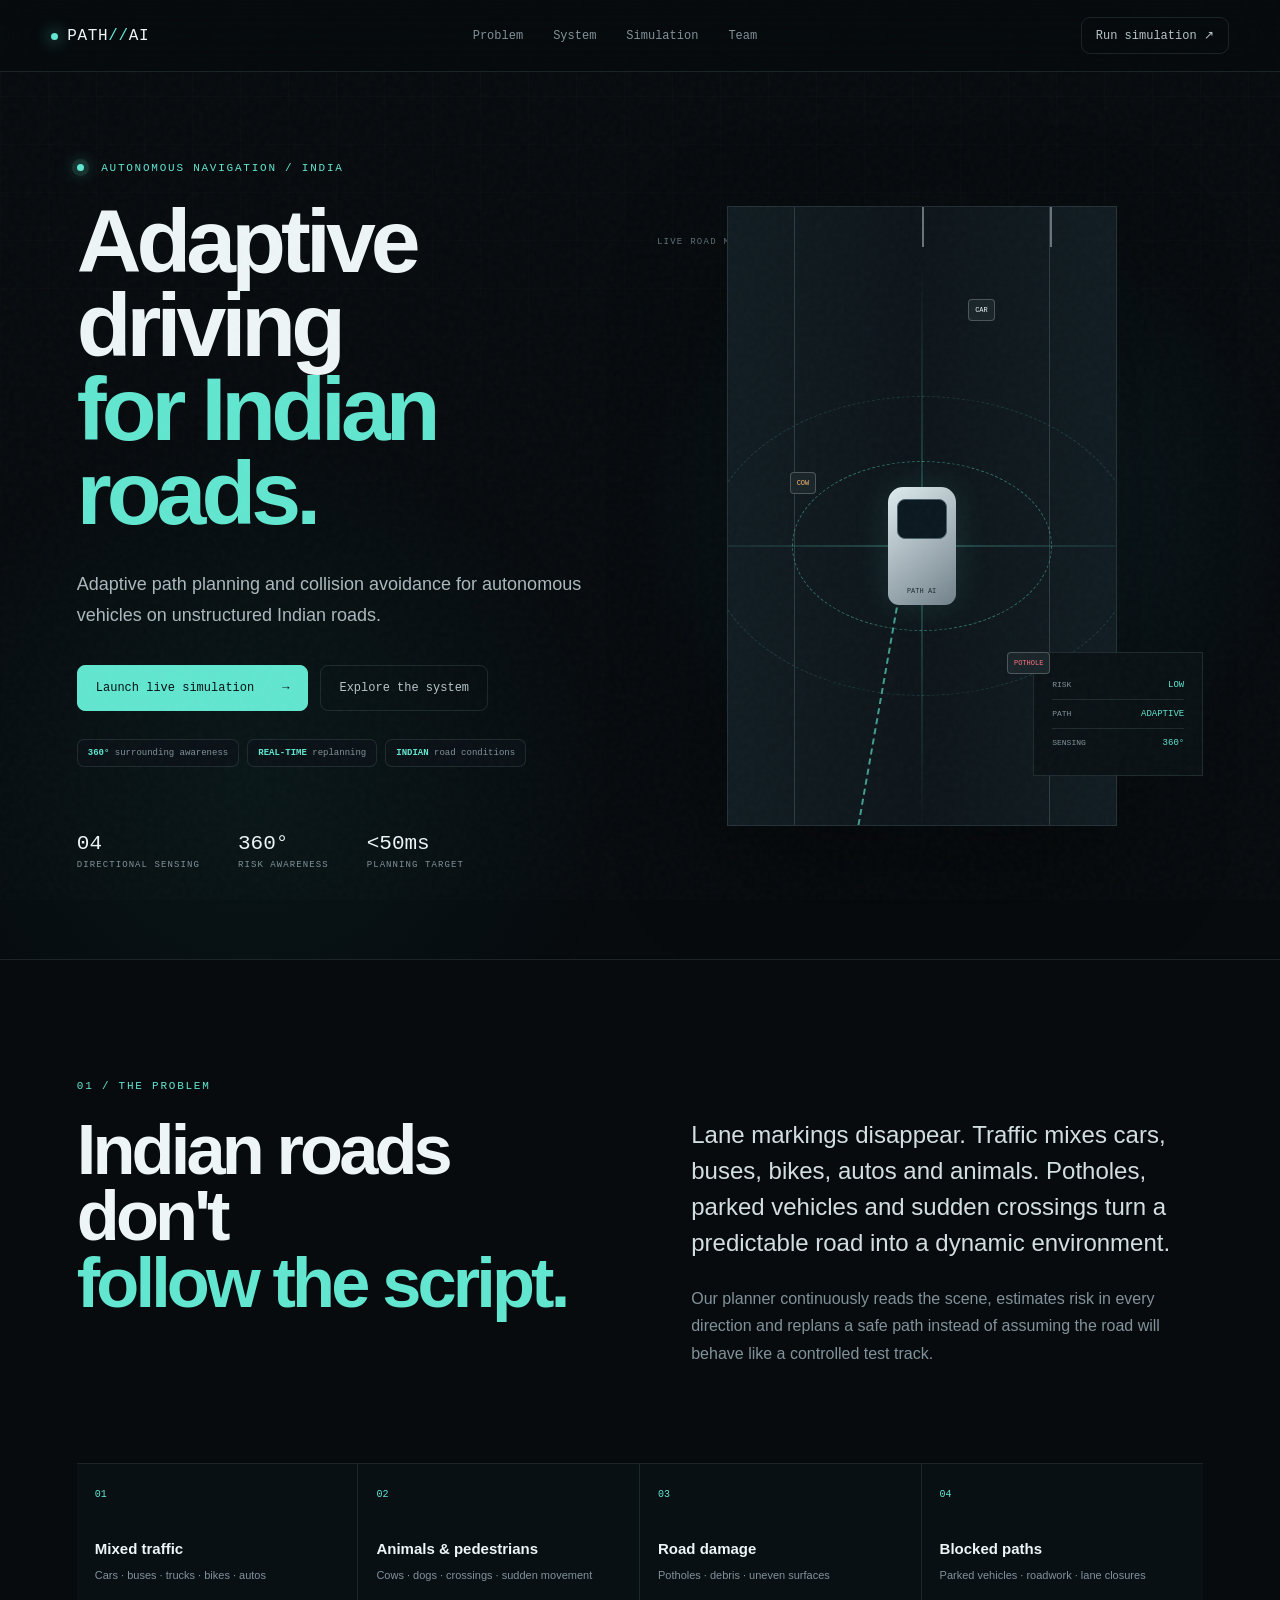
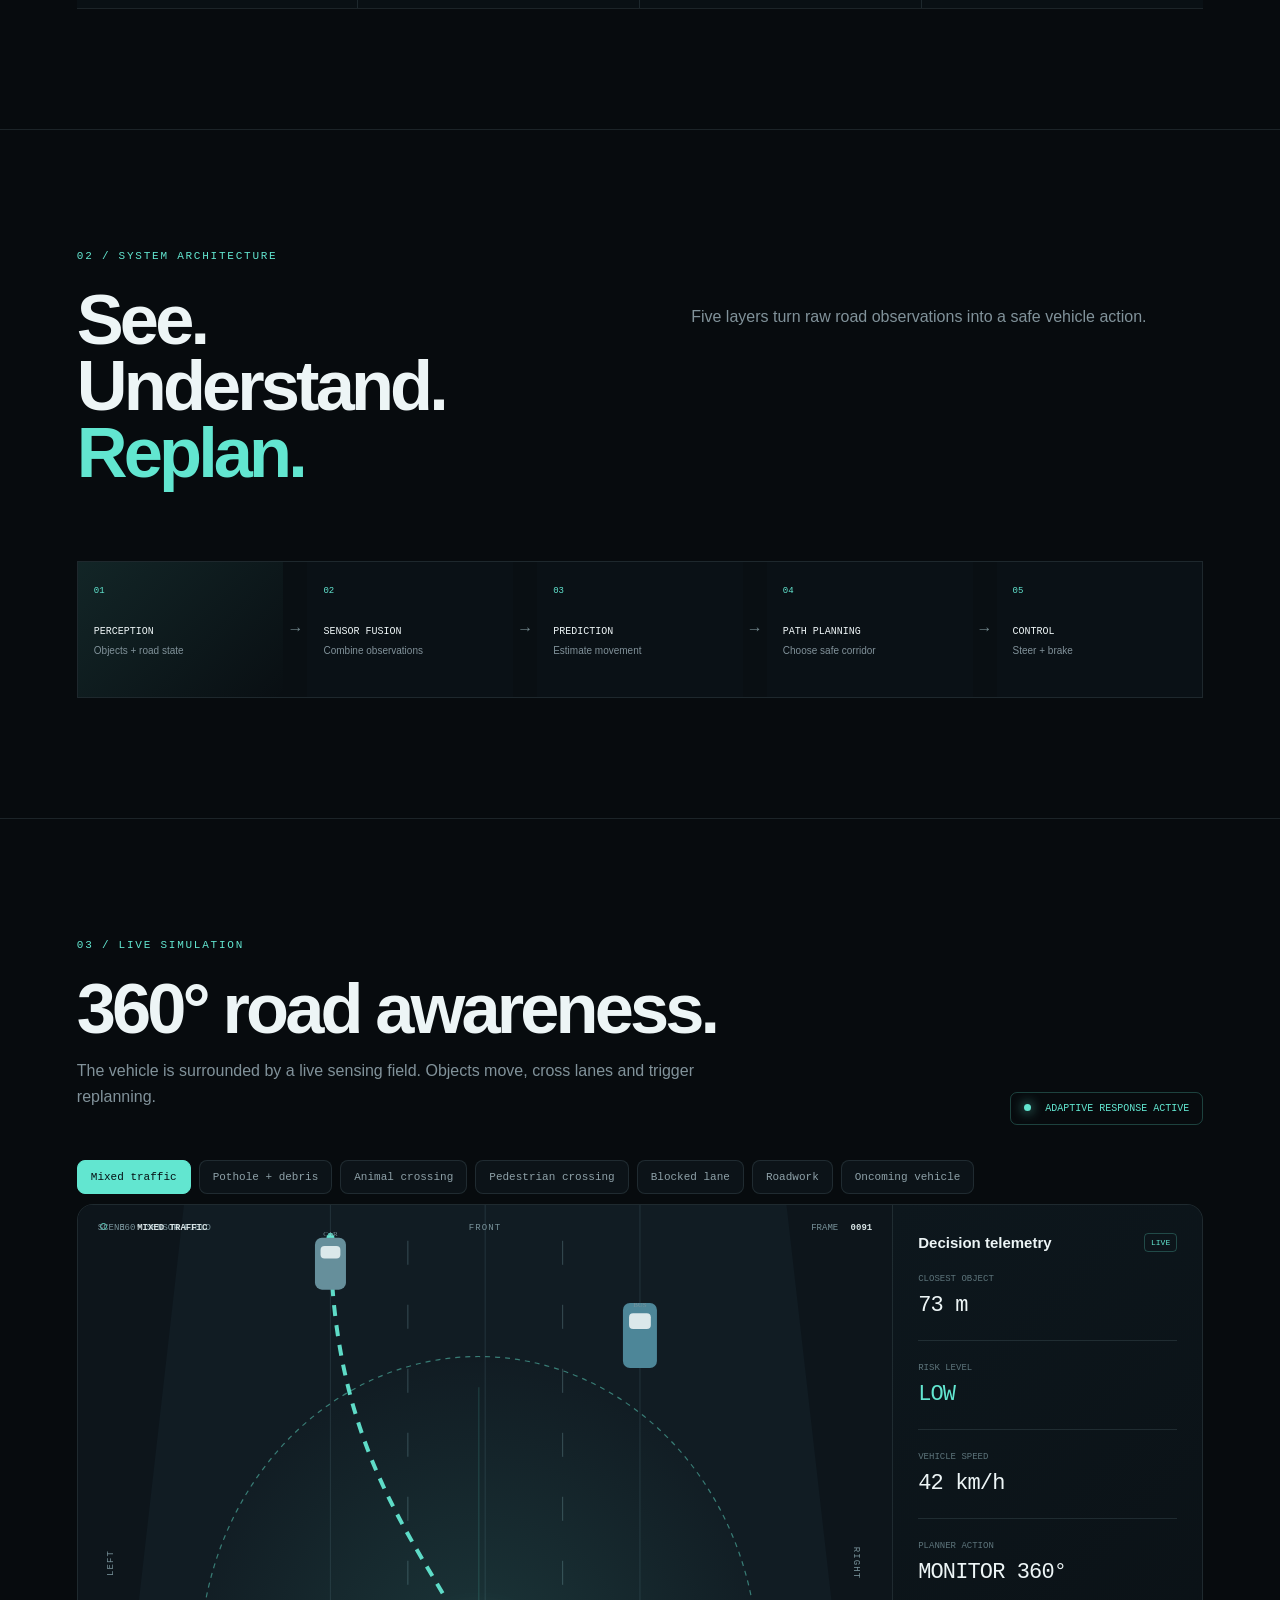
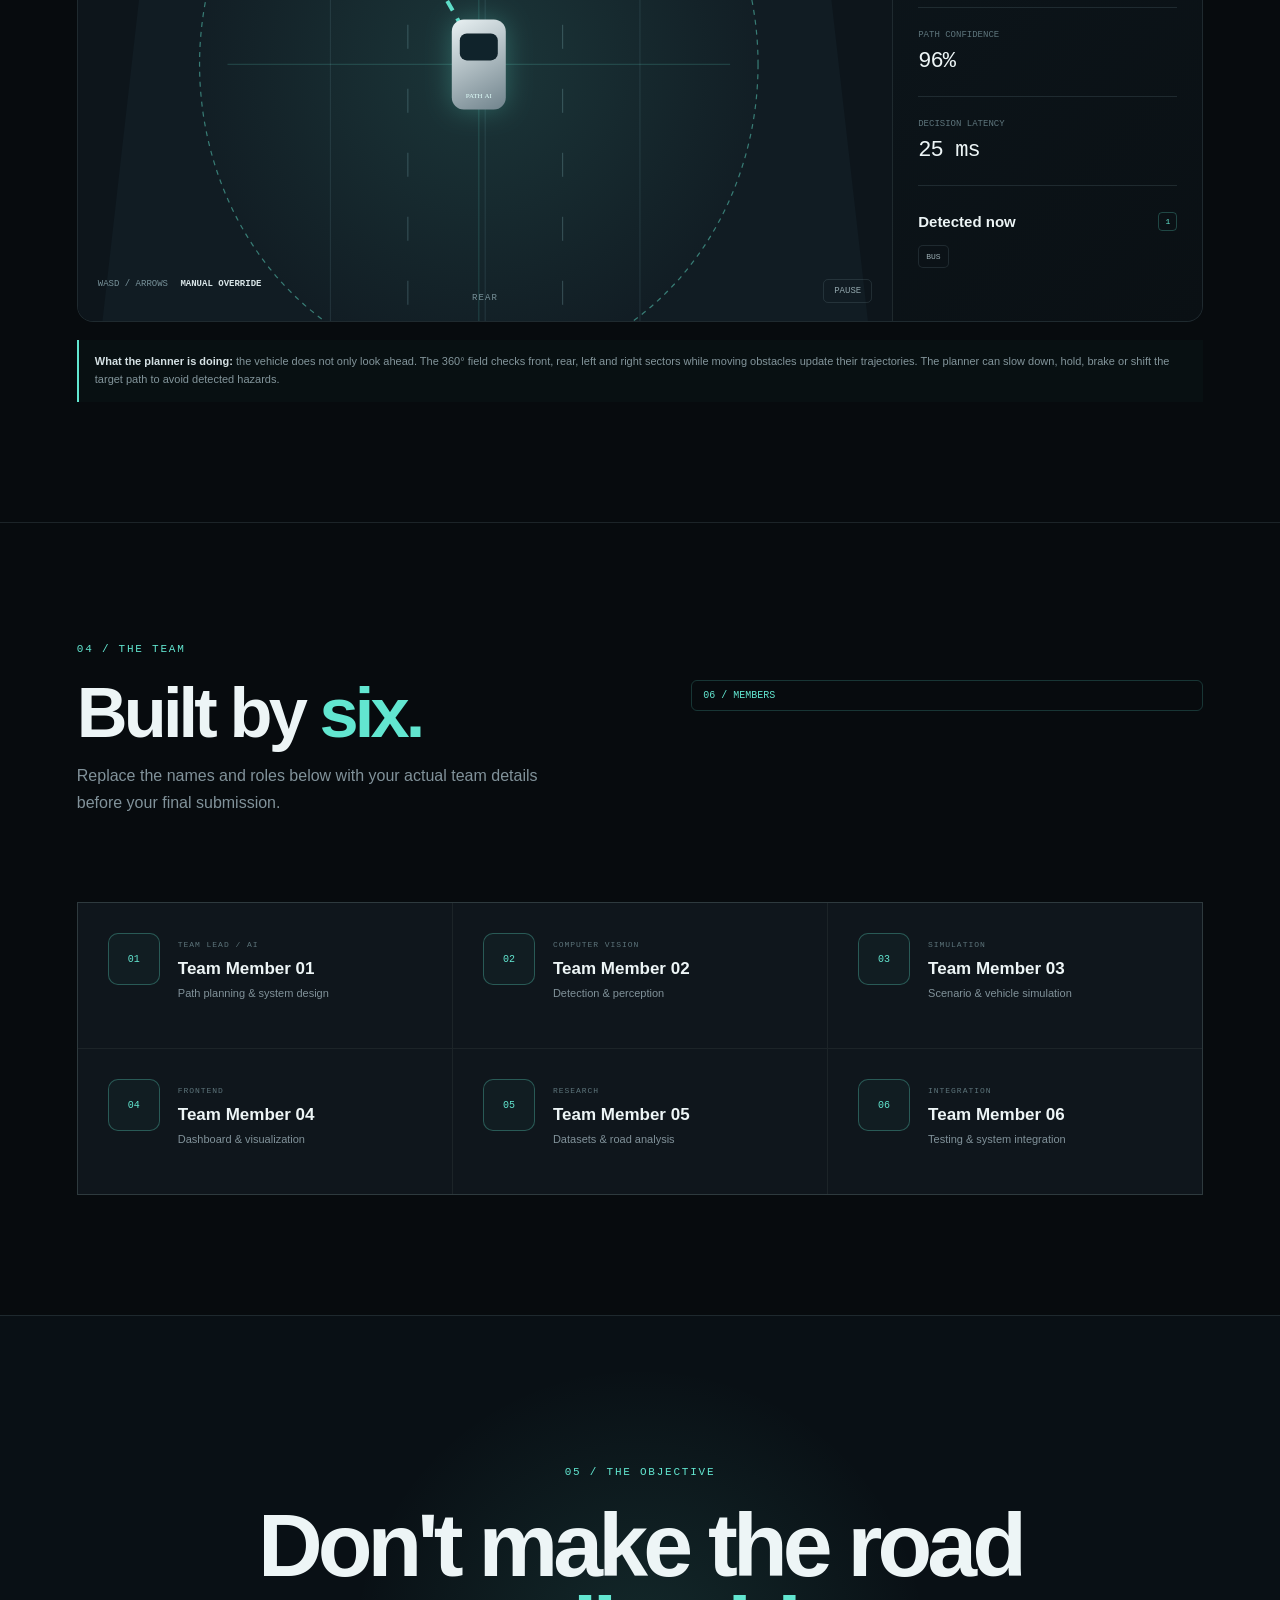
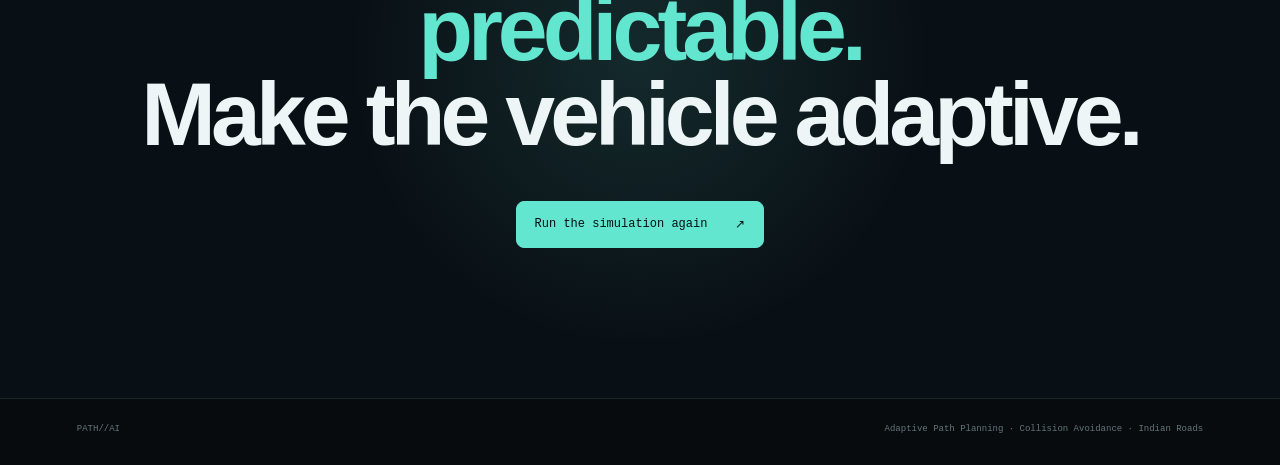
==== index.html @ 58234b00 "Add files via upload" ====
<!DOCTYPE html>
<html lang="en">
<head>
  <meta charset="UTF-8">
  <meta name="viewport" content="width=device-width, initial-scale=1.0">
  <title>PATH//AI — Adaptive Path Planning</title>
  <meta name="description" content="A perception-to-control system that detects vehicles, pedestrians, animals, potholes and road obstructions — then adapts the vehicle path before a collision occurs.">
  <style>:root{
  --bg:#070b0e; --panel:#0c1318; --panel2:#101a20; --line:rgba(155,190,198,.14); --text:#edf5f6; --muted:#81929a; --mint:#62e6d0; --cyan:#63c9ff; --red:#ff6170;
  --amber:#ffb55c; --mono:"DM Mono",monospace; --sans:"Inter",sans-serif;
}
*{box-sizing:border-box} html{scroll-behavior:smooth} body{margin:0;background:var(--bg);color:var(--text);font-family:var(--sans);overflow-x:hidden}
body:before{content:"";position:fixed;inset:0;pointer-events:none;background-image:linear-gradient(rgba(255,255,255,.015) 1px,transparent 1px),linear-gradient(90deg,rgba(255,255,255,.015) 1px,transparent 1px);background-size:48px 48px;mask-image:linear-gradient(to bottom,black,transparent 90%);z-index:-2}
.noise{position:fixed;inset:0;pointer-events:none;opacity:.035;z-index:20;background-image:url("data:image/svg+xml,%3Csvg viewBox='0 0 180 180' xmlns='http://www.w3.org/2000/svg'%3E%3Cfilter id='n'%3E%3CfeTurbulence type='fractalNoise' baseFrequency='.9' numOctaves='4' stitchTiles='stitch'/%3E%3C/filter%3E%3Crect width='100%25' height='100%25' filter='url(%23n)' opacity='.8'/%3E%3C/svg%3E")}
a{color:inherit;text-decoration:none}.nav{height:72px;display:flex;align-items:center;justify-content:space-between;padding:0 4vw;border-bottom:1px solid var(--line);position:sticky;top:0;background:rgba(244,248,247,.88);backdrop-filter:blur(18px);z-index:50}
.brand{font-family:var(--mono);font-weight:500;letter-spacing:.04em}.brand span{color:var(--mint)}.brand-dot{display:inline-block;width:7px;height:7px;border-radius:50%;background:var(--mint);box-shadow:0 0 16px var(--mint);margin-right:9px}
.nav nav{display:flex;gap:30px;font:12px var(--mono);color:#60757b}.nav nav a:hover{color:var(--mint)}.nav-cta{font:12px var(--mono);border:1px solid var(--line);padding:10px 14px;border-radius:9px}.nav-cta:hover{border-color:var(--mint);color:var(--mint)}
.hero{min-height:calc(100vh - 72px);display:grid;grid-template-columns:1fr 1fr;align-items:center;padding:7vw 6vw;position:relative;overflow:hidden}.hero-grid{position:absolute;inset:0;background:radial-gradient(circle at 75% 50%,rgba(51,153,173,.14),transparent 32%),radial-gradient(circle at 20% 80%,rgba(55,214,188,.06),transparent 30%)}
.hero-copy{position:relative;z-index:2;max-width:700px}.eyebrow,.section-kicker{font:11px var(--mono);letter-spacing:.16em;color:var(--mint);margin-bottom:25px}.pulse{width:7px;height:7px;border-radius:50%;display:inline-block;background:var(--mint);box-shadow:0 0 0 5px rgba(98,230,208,.1),0 0 15px var(--mint);margin-right:9px}
h1,h2{margin:0;line-height:.94;letter-spacing:-.055em;font-weight:800}h1{font-size:clamp(62px,7vw,116px)}h2{font-size:clamp(48px,5.5vw,86px)}em{font-style:normal;color:var(--mint)}
.hero-lead{font-size:18px;line-height:1.7;color:#aab9be;max-width:590px;margin:34px 0}.hero-actions{display:flex;gap:12px;flex-wrap:wrap}.primary-btn,.ghost-btn{display:inline-flex;align-items:center;gap:28px;padding:15px 18px;border-radius:8px;font:12px var(--mono);transition:.25s}.primary-btn{background:var(--mint);color:#051012;border:1px solid var(--mint)}.primary-btn:hover{transform:translateY(-2px);box-shadow:0 10px 40px rgba(98,230,208,.18)}.ghost-btn{border:1px solid var(--line);color:#53666d}.ghost-btn:hover{border-color:#68838b}
.hero-stats{display:flex;gap:38px;margin-top:65px}.hero-stats div{display:flex;flex-direction:column;gap:5px}.hero-stats b{font:21px var(--mono)}.hero-stats span{font:9px var(--mono);color:var(--muted);text-transform:uppercase;letter-spacing:.12em}
.hero-visual{height:620px;position:relative;display:flex;justify-content:center;align-items:center}.hero-road{width:min(390px,75%);height:620px;background:linear-gradient(90deg,#e1e9e7,#f5f8f7 48%,#e1e9e7);border:1px solid var(--line);position:relative;overflow:hidden;box-shadow:0 40px 100px rgba(0,0,0,.4)}.hero-road:before,.hero-road:after{content:"";position:absolute;top:0;bottom:0;width:1px;background:rgba(210,240,245,.16)}.hero-road:before{left:17%}.hero-road:after{right:17%}.lane-mark{position:absolute;top:-30px;height:70px;width:2px;background:#8d9ca1;opacity:.7;animation:roadmove 1.5s linear infinite}.l1{left:50%}.l2{left:83%}.hero-car{position:absolute;left:50%;top:55%;transform:translate(-50%,-50%);width:68px;height:118px;border-radius:15px 15px 11px 11px;background:linear-gradient(140deg,#dfecef,#71818a);z-index:4;box-shadow:0 0 35px rgba(98,230,208,.13)}.hero-car:after{content:"";position:absolute;left:9px;right:9px;top:12px;height:38px;border-radius:8px;background:#0b1820;border:1px solid #49606a}.hero-car span{position:absolute;bottom:10px;left:0;right:0;text-align:center;font:7px var(--mono);color:#1b2a2f}.scan-ring{position:absolute;border:1px dashed rgba(98,230,208,.42);border-radius:50%;left:50%;top:55%;transform:translate(-50%,-50%);animation:pulseRing 2.2s ease-in-out infinite}.ring1{width:220px;height:220px}.ring2{width:390px;height:390px;opacity:.4}.scan-ray{position:absolute;left:50%;top:55%;height:46%;width:1px;background:linear-gradient(to top,rgba(98,230,208,.5),transparent);transform-origin:bottom;z-index:1}.r1{transform:translate(-50%,-100%) rotate(0)}.r2{transform:translate(-50%,-100%) rotate(90deg)}.r3{transform:translate(-50%,-100%) rotate(180deg)}.r4{transform:translate(-50%,-100%) rotate(270deg)}.hero-obstacle{position:absolute;font:7px var(--mono);padding:6px;border:1px solid rgba(255,255,255,.22);background:#1a252a;border-radius:4px;z-index:5}.o1{top:15%;left:62%}.o2{top:43%;left:16%;color:#ffbd73}.o3{top:72%;left:72%;color:#ff7180}.route-line{position:absolute;left:50%;bottom:0;height:45%;width:80px;border-left:2px dashed rgba(98,230,208,.65);transform:translateX(-50%) skewX(-10deg)}
.telemetry-float{position:absolute;right:0;bottom:8%;width:170px;background:rgba(255,255,255,.94);border:1px solid var(--line);padding:18px;backdrop-filter:blur(10px)}.telemetry-float div{display:flex;justify-content:space-between;border-bottom:1px solid var(--line);padding:9px 0}.telemetry-float div:last-child{border:0}.telemetry-float span{font:8px var(--mono);color:var(--muted)}.telemetry-float strong{font:9px var(--mono);color:var(--mint)}.mini-label{position:absolute;font:9px var(--mono);color:#61757d;letter-spacing:.14em}.top-left{top:5%;left:3%}
.section{padding:120px 6vw;border-top:1px solid var(--line)}.problem-grid,.system-head,.team-head{display:grid;grid-template-columns:1fr 1fr;gap:8vw}.big-copy{font-size:24px;line-height:1.5;margin:0 0 24px;color:#d3dee1}.muted{color:var(--muted);line-height:1.7;max-width:600px}.condition-grid{display:grid;grid-template-columns:repeat(4,1fr);margin-top:80px;border-top:1px solid var(--line);border-bottom:1px solid var(--line)}.condition{padding:25px 18px;border-right:1px solid var(--line)}.condition:last-child{border:0}.condition-no{font:10px var(--mono);color:var(--mint);display:block;margin-bottom:40px}.condition b{display:block;font-size:15px;margin-bottom:8px}.condition small{color:var(--muted);font-size:11px;line-height:1.5}
.system-head p,.team-head p{color:var(--muted);line-height:1.7;max-width:480px}.pipeline{display:grid;grid-template-columns:1fr auto 1fr auto 1fr auto 1fr auto 1fr;align-items:stretch;margin-top:75px;border:1px solid var(--line);background:rgba(12,19,24,.65)}.pipeline-step{padding:24px 16px;min-height:135px}.pipeline-step.active{background:linear-gradient(135deg,rgba(98,230,208,.1),transparent)}.pipeline-step span{font:9px var(--mono);color:var(--mint);display:block;margin-bottom:30px}.pipeline-step b{font:10px var(--mono);display:block}.pipeline-step small{font-size:10px;color:var(--muted);display:block;margin-top:8px}.pipeline-arrow{display:flex;align-items:center;color:#71858b;padding:0 4px}
.sim-head{display:flex;justify-content:space-between;align-items:end;gap:30px}.sim-head p{color:var(--muted);max-width:620px;line-height:1.6}.sim-status{font:10px var(--mono);border:1px solid rgba(98,230,208,.25);color:var(--mint);padding:10px 13px;border-radius:7px;white-space:nowrap}.sim-status span{display:inline-block;width:7px;height:7px;border-radius:50%;background:var(--mint);margin-right:8px;box-shadow:0 0 12px var(--mint)}
.scenario-bar{display:flex;gap:8px;flex-wrap:wrap;margin:35px 0 10px}.scenario{font:11px var(--mono);color:#8ea1a8;background:#ffffff;border:1px solid var(--line);border-radius:8px;padding:10px 13px;cursor:pointer}.scenario:hover{border-color:#49626a}.scenario.active{background:var(--mint);color:#061014;border-color:var(--mint)}
.sim-shell{display:grid;grid-template-columns:1fr 310px;border:1px solid var(--line);border-radius:16px;overflow:hidden;background:#edf3f1;min-height:680px}.canvas-wrap{position:relative;min-height:680px;background:#e8efed}.canvas-wrap canvas{display:block;width:100%;height:100%;min-height:680px}.direction-label{position:absolute;font:9px var(--mono);letter-spacing:.12em;color:#66818a}.north{top:18px;left:50%;transform:translateX(-50%)}.south{bottom:18px;left:50%;transform:translateX(-50%)}.west{left:20px;top:50%;transform:translateY(-50%) rotate(-90deg)}.east{right:20px;top:50%;transform:translateY(-50%) rotate(90deg)}.sensor-legend{position:absolute;top:18px;left:22px;font:9px var(--mono);color:#55747a}.sensor-legend i{display:inline-block;width:7px;height:7px;border:1px solid var(--mint);border-radius:50%;margin-right:7px}.sim-hud{position:absolute;left:20px;right:20px;display:flex;justify-content:space-between;font:9px var(--mono);color:#60767c}.sim-hud b{color:#d8e4e6;margin-left:7px}.top-hud{top:18px}.bottom-hud{bottom:18px}.bottom-hud button{font:9px var(--mono);background:transparent;border:1px solid var(--line);color:#91a5ab;padding:6px 10px;border-radius:5px;cursor:pointer}.telemetry{border-left:1px solid var(--line);background:linear-gradient(135deg,#ffffff,#edf4f2);padding:28px 25px}.telemetry-title{font-size:15px;font-weight:700;display:flex;justify-content:space-between;align-items:center}.telemetry-title span{font:8px var(--mono);color:var(--mint);border:1px solid rgba(98,230,208,.25);padding:4px 6px;border-radius:4px}.metric{padding:22px 0;border-bottom:1px solid var(--line)}.metric small{font:9px var(--mono);color:#5d747b;display:block;margin-bottom:9px}.metric strong{font:22px var(--mono);letter-spacing:-.04em}.metric strong[data-risk="HIGH"]{color:var(--red)}.metric strong[data-risk="MEDIUM"]{color:var(--amber)}.metric strong[data-risk="LOW"]{color:var(--mint)}.detected{margin-top:26px}.object-list{display:flex;flex-wrap:wrap;gap:6px;margin-top:14px}.object-chip{font:8px var(--mono);padding:6px 7px;border:1px solid var(--line);color:#9fb1b7;border-radius:5px}.sim-note{margin-top:18px;border-left:2px solid var(--mint);padding:13px 16px;color:#83959b;font-size:11px;line-height:1.6;background:rgba(98,230,208,.025)}.sim-note b{color:#d5e1e4}
.team-grid{display:grid;grid-template-columns:repeat(3,1fr);gap:1px;background:var(--line);margin-top:70px;border:1px solid var(--line)}.member{background:#ffffff;padding:30px;display:flex;gap:18px;min-height:145px}.avatar{width:52px;height:52px;border:1px solid rgba(98,230,208,.3);display:grid;place-items:center;color:var(--mint);font:10px var(--mono);flex:none;border-radius:10px;background:rgba(98,230,208,.03)}.member small{font:8px var(--mono);color:#5d747b;letter-spacing:.12em}.member h3{margin:8px 0;font-size:17px}.member p{margin:0;color:var(--muted);font-size:11px}.team-count{font:10px var(--mono);color:var(--mint);align-self:start;border:1px solid rgba(98,230,208,.2);padding:9px 11px;border-radius:6px}
.closing{padding:150px 6vw;text-align:center;position:relative;overflow:hidden;border-top:1px solid var(--line)}.closing-grid{position:absolute;inset:0;background:radial-gradient(circle at 50% 50%,rgba(98,230,208,.12),transparent 40%);pointer-events:none}.closing h2{position:relative;font-size:clamp(50px,7vw,105px);margin-bottom:45px}.closing .primary-btn{position:relative}
footer{border-top:1px solid var(--line);padding:25px 6vw;display:flex;justify-content:space-between;font:9px var(--mono);color:#64767c}
@keyframes roadmove{from{transform:translateY(-90px)}to{transform:translateY(650px)}}@keyframes pulseRing{0%,100%{opacity:.4;transform:translate(-50%,-50%) scale(.96)}50%{opacity:.8;transform:translate(-50%,-50%) scale(1.02)}}
@media(max-width:950px){.nav nav{display:none}.hero{grid-template-columns:1fr;padding-top:80px}.hero-visual{margin-top:40px}.problem-grid,.system-head,.team-head{grid-template-columns:1fr}.condition-grid{grid-template-columns:1fr 1fr}.pipeline{grid-template-columns:1fr}.pipeline-arrow{display:none}.pipeline-step{border-bottom:1px solid var(--line)}.sim-head{display:block}.sim-status{display:inline-block;margin-top:20px}.sim-shell{grid-template-columns:1fr}.telemetry{border-left:0;border-top:1px solid var(--line)}.team-grid{grid-template-columns:1fr 1fr}}
@media(max-width:600px){.nav{padding:0 18px}.nav-cta{display:none}.hero,.section,.closing{padding-left:20px;padding-right:20px}.hero{padding-top:60px}.hero-stats{gap:18px;flex-wrap:wrap}.hero-visual{height:500px}.hero-road{height:500px}.condition-grid,.team-grid{grid-template-columns:1fr}.sim-shell,.canvas-wrap,.canvas-wrap canvas{min-height:540px}.telemetry{padding:22px}.scenario{font-size:9px}.big-copy{font-size:19px}footer{flex-direction:column;gap:10px}}

.landing-badge{position:absolute;top:6%;left:6vw;z-index:4;display:inline-flex;align-items:center;gap:9px;font:10px 'DM Mono',monospace;letter-spacing:.13em;color:#147e73;border:1px solid rgba(22,184,164,.22);background:rgba(255,255,255,.8);padding:9px 12px;border-radius:7px}
.landing-badge span{width:6px;height:6px;border-radius:50%;background:#16b8a4;box-shadow:0 0 12px rgba(22,184,164,.5)}
.hero{padding-top:120px}.hero-proof{display:flex;gap:8px;flex-wrap:wrap;margin-top:28px}
.hero-proof span{border:1px solid var(--line);background:rgba(255,255,255,.8);border-radius:7px;padding:8px 10px;font:9px 'DM Mono',monospace;color:#62767d}.hero-proof b{color:#168e81}
.canvas-wrap{background:#e8efed!important}.telemetry{background:linear-gradient(135deg,#fff,#edf4f2)!important}.scenario{background:#fff}.object-chip{background:#f8fbfa}
.condition,.pipeline-step,.member{background:rgba(255,255,255,.82)}.closing{background:#edf5f3}
.ring1{width:260px;height:170px}.ring2{width:430px;height:300px}

/* FINAL DARK THEME */
.nav{background:rgba(7,11,14,.84);color:var(--text)}
.nav nav{color:#81929a}.nav-cta{color:#b8c5c9}
.hero-grid{background:radial-gradient(circle at 75% 50%,rgba(51,153,173,.14),transparent 32%),radial-gradient(circle at 20% 80%,rgba(55,214,188,.06),transparent 30%)}
.hero-lead{color:#aab9be}.ghost-btn{color:#b8c5c9}
.hero-road{background:linear-gradient(90deg,#111c22,#0d151a 48%,#111c22);box-shadow:0 40px 100px rgba(0,0,0,.4)}
.telemetry-float{background:rgba(11,18,22,.90)}
.big-copy{color:#d3dee1}
.pipeline{background:rgba(12,19,24,.65)}
.scenario{background:#0c1318;color:#8ea1a8}
.sim-shell{background:#0a1116}
.canvas-wrap{background:#0d151b!important}
.telemetry{background:linear-gradient(135deg,#0d171d,#0a1014)!important}
.object-chip{background:#0b1217;color:#9fb1b7}
.condition,.pipeline-step,.member{background:rgba(12,19,24,.72)}
.closing{background:#091015}
.sensor-legend{color:#78929a}.direction-label{color:#78929a}.sim-hud{color:#78929a}.bottom-hud button{color:#91a5ab}
.landing-badge{display:none!important}.hero{padding-top:7vw}
.hero-proof span{background:rgba(12,19,24,.75);color:#81929a}.hero-proof b{color:var(--mint)}
</style>
</head>
<body>
  <div class="noise"></div>
  <header class="nav">
    <a class="brand" href="#home"><span class="brand-dot"></span>PATH<span>//</span>AI</a>
    <nav>
      <a href="#problem">Problem</a>
      <a href="#system">System</a>
      <a href="#simulation">Simulation</a>
      <a href="#team">Team</a>
    </nav>
    <a class="nav-cta" href="#simulation">Run simulation <span>↗</span></a>
  </header>

  <main>
    <section class="hero" id="home">
      <div class="hero-grid"></div>
      <div class="hero-copy">
        <div class="eyebrow"><span class="pulse"></span> AUTONOMOUS NAVIGATION / INDIA</div>
        <h1>Adaptive driving<br><em>for Indian roads.</em></h1>
        <p class="hero-lead">Adaptive path planning and collision avoidance for autonomous vehicles on unstructured Indian roads.</p>
        <div class="hero-actions">
          <a class="primary-btn" href="#simulation">Launch live simulation <span>→</span></a>
          <a class="ghost-btn" href="#system">Explore the system</a>
        </div>
        <div class="hero-proof"><span><b>360°</b> surrounding awareness</span><span><b>REAL-TIME</b> replanning</span><span><b>INDIAN</b> road conditions</span></div><div class="hero-stats">
          <div><b>04</b><span>directional sensing</span></div>
          <div><b>360°</b><span>risk awareness</span></div>
          <div><b>&lt;50ms</b><span>planning target</span></div>
        </div>
      </div>
      <div class="hero-visual">
        <div class="mini-label top-left">LIVE ROAD MODEL</div>
        <div class="hero-road">
          <div class="lane-mark l1"></div><div class="lane-mark l2"></div>
          <div class="hero-car">
            <div class="car-glass"></div><span>PATH AI</span>
          </div>
          <div class="scan-ring ring1"></div>
          <div class="scan-ring ring2"></div>
          <div class="scan-ray r1"></div><div class="scan-ray r2"></div>
          <div class="scan-ray r3"></div><div class="scan-ray r4"></div>
          <div class="hero-obstacle o1">CAR</div>
          <div class="hero-obstacle o2">COW</div>
          <div class="hero-obstacle o3">POTHOLE</div>
          <div class="route-line"></div>
        </div>
        <div class="telemetry-float">
          <div><span>RISK</span><strong>LOW</strong></div>
          <div><span>PATH</span><strong>ADAPTIVE</strong></div>
          <div><span>SENSING</span><strong>360°</strong></div>
        </div>
      </div>
    </section>

    <section class="problem section" id="problem">
      <div class="section-kicker">01 / THE PROBLEM</div>
      <div class="problem-grid">
        <div>
          <h2>Indian roads don't<br><em>follow the script.</em></h2>
        </div>
        <div>
          <p class="big-copy">Lane markings disappear. Traffic mixes cars, buses, bikes, autos and animals. Potholes, parked vehicles and sudden crossings turn a predictable road into a dynamic environment.</p>
          <p class="muted">Our planner continuously reads the scene, estimates risk in every direction and replans a safe path instead of assuming the road will behave like a controlled test track.</p>
        </div>
      </div>
      <div class="condition-grid">
        <div class="condition"><span class="condition-no">01</span><b>Mixed traffic</b><small>Cars · buses · trucks · bikes · autos</small></div>
        <div class="condition"><span class="condition-no">02</span><b>Animals & pedestrians</b><small>Cows · dogs · crossings · sudden movement</small></div>
        <div class="condition"><span class="condition-no">03</span><b>Road damage</b><small>Potholes · debris · uneven surfaces</small></div>
        <div class="condition"><span class="condition-no">04</span><b>Blocked paths</b><small>Parked vehicles · roadwork · lane closures</small></div>
      </div>
    </section>

    <section class="system section" id="system">
      <div class="section-kicker">02 / SYSTEM ARCHITECTURE</div>
      <div class="system-head">
        <h2>See. Understand.<br><em>Replan.</em></h2>
        <p>Five layers turn raw road observations into a safe vehicle action.</p>
      </div>
      <div class="pipeline">
        <div class="pipeline-step active"><span>01</span><b>PERCEPTION</b><small>Objects + road state</small></div>
        <div class="pipeline-arrow">→</div>
        <div class="pipeline-step"><span>02</span><b>SENSOR FUSION</b><small>Combine observations</small></div>
        <div class="pipeline-arrow">→</div>
        <div class="pipeline-step"><span>03</span><b>PREDICTION</b><small>Estimate movement</small></div>
        <div class="pipeline-arrow">→</div>
        <div class="pipeline-step"><span>04</span><b>PATH PLANNING</b><small>Choose safe corridor</small></div>
        <div class="pipeline-arrow">→</div>
        <div class="pipeline-step"><span>05</span><b>CONTROL</b><small>Steer + brake</small></div>
      </div>
    </section>

    <section class="simulation section" id="simulation">
      <div class="section-kicker">03 / LIVE SIMULATION</div>
      <div class="sim-head">
        <div>
          <h2>360° road awareness.</h2>
          <p>The vehicle is surrounded by a live sensing field. Objects move, cross lanes and trigger replanning.</p>
        </div>
        <div class="sim-status"><span></span> ADAPTIVE RESPONSE ACTIVE</div>
      </div>

      <div class="scenario-bar">
        <button class="scenario active" data-scenario="mixed">Mixed traffic</button>
        <button class="scenario" data-scenario="pothole">Pothole + debris</button>
        <button class="scenario" data-scenario="animal">Animal crossing</button>
        <button class="scenario" data-scenario="pedestrian">Pedestrian crossing</button>
        <button class="scenario" data-scenario="blocked">Blocked lane</button>
        <button class="scenario" data-scenario="roadwork">Roadwork</button>
        <button class="scenario" data-scenario="oncoming">Oncoming vehicle</button>
      </div>

      <div class="sim-shell">
        <div class="canvas-wrap">
          <canvas id="simCanvas"></canvas>
          <div class="direction-label north">FRONT</div>
          <div class="direction-label south">REAR</div>
          <div class="direction-label west">LEFT</div>
          <div class="direction-label east">RIGHT</div>
          <div class="sensor-legend"><i></i> 360° SENSOR FIELD</div>
          <div class="sim-hud top-hud">
            <span>SCENE <b id="sceneName">MIXED TRAFFIC</b></span>
            <span>FRAME <b id="frameCount">0000</b></span>
          </div>
          <div class="sim-hud bottom-hud">
            <span>WASD / ARROWS <b>MANUAL OVERRIDE</b></span>
            <button id="pauseBtn">PAUSE</button>
          </div>
        </div>
        <aside class="telemetry">
          <div class="telemetry-title">Decision telemetry <span>LIVE</span></div>
          <div class="metric"><small>CLOSEST OBJECT</small><strong id="distance">-- m</strong></div>
          <div class="metric"><small>RISK LEVEL</small><strong id="risk">LOW</strong></div>
          <div class="metric"><small>VEHICLE SPEED</small><strong id="speed">32 km/h</strong></div>
          <div class="metric"><small>PLANNER ACTION</small><strong id="action">HOLD LANE</strong></div>
          <div class="metric"><small>PATH CONFIDENCE</small><strong id="confidence">94%</strong></div>
          <div class="metric"><small>DECISION LATENCY</small><strong id="latency">28 ms</strong></div>
          <div class="detected">
            <div class="telemetry-title">Detected now <span id="objectCount">0</span></div>
            <div id="objectList" class="object-list"></div>
          </div>
        </aside>
      </div>
      <div class="sim-note"><b>What the planner is doing:</b> the vehicle does not only look ahead. The 360° field checks front, rear, left and right sectors while moving obstacles update their trajectories. The planner can slow down, hold, brake or shift the target path to avoid detected hazards.</div>
    </section>

    <section class="team section" id="team">
      <div class="section-kicker">04 / THE TEAM</div>
      <div class="team-head">
        <div><h2>Built by <em>six.</em></h2><p>Replace the names and roles below with your actual team details before your final submission.</p></div>
        <div class="team-count">06 / MEMBERS</div>
      </div>
      <div class="team-grid">
        <article class="member"><div class="avatar">01</div><div><small>TEAM LEAD / AI</small><h3>Team Member 01</h3><p>Path planning & system design</p></div></article>
        <article class="member"><div class="avatar">02</div><div><small>COMPUTER VISION</small><h3>Team Member 02</h3><p>Detection & perception</p></div></article>
        <article class="member"><div class="avatar">03</div><div><small>SIMULATION</small><h3>Team Member 03</h3><p>Scenario & vehicle simulation</p></div></article>
        <article class="member"><div class="avatar">04</div><div><small>FRONTEND</small><h3>Team Member 04</h3><p>Dashboard & visualization</p></div></article>
        <article class="member"><div class="avatar">05</div><div><small>RESEARCH</small><h3>Team Member 05</h3><p>Datasets & road analysis</p></div></article>
        <article class="member"><div class="avatar">06</div><div><small>INTEGRATION</small><h3>Team Member 06</h3><p>Testing & system integration</p></div></article>
      </div>
    </section>

    <section class="closing">
      <div class="closing-grid"></div>
      <div class="section-kicker">05 / THE OBJECTIVE</div>
      <h2>Don't make the road<br><em>predictable.</em><br>Make the vehicle adaptive.</h2>
      <a class="primary-btn" href="#simulation">Run the simulation again <span>↗</span></a>
    </section>
  </main>

  <footer><span>PATH//AI</span><span>Adaptive Path Planning · Collision Avoidance · Indian Roads</span></footer>
  <script>
const canvas=document.getElementById("simCanvas"),ctx=canvas.getContext("2d");
let W=0,H=0,dpr=1,frame=0,paused=false,scenario="mixed",manual={x:0,y:0};
const TAU=Math.PI*2;
const ui={distance:document.getElementById("distance"),risk:document.getElementById("risk"),speed:document.getElementById("speed"),action:document.getElementById("action"),confidence:document.getElementById("confidence"),latency:document.getElementById("latency"),objectCount:document.getElementById("objectCount"),objectList:document.getElementById("objectList"),sceneName:document.getElementById("sceneName"),frameCount:document.getElementById("frameCount")};
const configs={mixed:{name:"MIXED TRAFFIC",objects:["car","bus","bike","auto","parked"]},pothole:{name:"POTHOLE + DEBRIS",objects:["pothole","debris","car","bike","parked"]},animal:{name:"ANIMAL CROSSING",objects:["cow","dog","bike","car","auto"]},pedestrian:{name:"PEDESTRIAN CROSSING",objects:["pedestrian","pedestrian","car","bike","auto"]},blocked:{name:"BLOCKED LANE",objects:["parked","parked","car","bus","debris"]},roadwork:{name:"ROADWORK",objects:["cone","cone","barrier","worker","car"]},oncoming:{name:"ONCOMING VEHICLE",objects:["oncoming","oncoming","bike","auto","parked"]}};
let ego={x:0,y:0,targetX:0},obstacles=[];
const lanes=[-1,0,1],laneX=l=>W/2+l*W*.19;
const SENSOR_RANGE_M=60;
const ROAD_LEFT_TOP=.13,ROAD_RIGHT_TOP=.87,ROAD_LEFT_BOTTOM=.03,ROAD_RIGHT_BOTTOM=.97;
const isCross=o=>["cow","dog","pedestrian","worker"].includes(o.type);
const isStatic=o=>["parked","pothole","debris","barrier","cone"].includes(o.type);

function resize(){
  const r=canvas.getBoundingClientRect();dpr=Math.min(devicePixelRatio||1,2);
  W=r.width;H=r.height;canvas.width=W*dpr;canvas.height=H*dpr;ctx.setTransform(dpr,0,0,dpr,0,0);
  ego.x=W/2;ego.y=H*.64;ego.targetX=ego.x;resetObjects();
}
window.addEventListener("resize",resize);

function resetObjects(){
  // Keep the initial scene clear of the ego vehicle.
  const safeSpawn=[
    {lane:-1,y:H*.08},{lane:1,y:H*.18},{lane:-1,y:-90},
    {lane:1,y:-170},{lane:0,y:-270},{lane:0,y:-390}
  ];
  obstacles=configs[scenario].objects.map((type,i)=>{
    if(isCross({type})){
      return {type,x:i%2?W*.10:W*.90,y:H*(.12+.12*i),lane:null,
        phase:Math.random()*TAU,speed:.6+Math.random()*.25,dir:i%2?1:-1,active:true};
    }
    const s=safeSpawn[i%safeSpawn.length];
    return {type,x:laneX(s.lane),y:s.y-Math.floor(i/6)*220,lane:s.lane,
      phase:Math.random()*TAU,speed:.6+Math.random()*.35,dir:i%2?1:-1,active:true};
  });
}

function setScenario(s){
  scenario=s;ui.sceneName.textContent=configs[s].name;resetObjects();
  document.querySelectorAll(".scenario").forEach(b=>b.classList.toggle("active",b.dataset.scenario===s));
}
document.querySelectorAll(".scenario").forEach(b=>b.addEventListener("click",()=>setScenario(b.dataset.scenario)));
document.getElementById("pauseBtn").addEventListener("click",e=>{paused=!paused;e.target.textContent=paused?"RESUME":"PAUSE"});

window.addEventListener("keydown",e=>{
  const k=e.key.toLowerCase();
  if(["a","d","w","s","arrowleft","arrowright","arrowup","arrowdown"].includes(k))e.preventDefault();
  manual.x=(k==="a"||k==="arrowleft"?-1:k==="d"||k==="arrowright"?1:0);
  manual.y=(k==="w"||k==="arrowup"?-1:k==="s"||k==="arrowdown"?1:0);
});
window.addEventListener("keyup",e=>{
  if(["a","d","w","s","arrowleft","arrowright","arrowup","arrowdown"].includes(e.key.toLowerCase()))manual={x:0,y:0};
});

function drawRoad(){
  ctx.fillStyle="#0d151b";ctx.fillRect(0,0,W,H);ctx.fillStyle="#111c23";
  ctx.beginPath();ctx.moveTo(W*.13,0);ctx.lineTo(W*.87,0);ctx.lineTo(W*.97,H);ctx.lineTo(W*.03,H);ctx.closePath();ctx.fill();
  ctx.strokeStyle="rgba(130,180,190,.13)";[W*.31,W*.50,W*.69].forEach(x=>{ctx.beginPath();ctx.moveTo(x,0);ctx.lineTo(x,H);ctx.stroke()});
  for(let y=((frame*1.8)%64)-64;y<H;y+=64){
    ctx.setLineDash([24,30]);ctx.strokeStyle="rgba(145,190,198,.25)";
    [W*.405,W*.595].forEach(x=>{ctx.beginPath();ctx.moveTo(x,y);ctx.lineTo(x,y+28);ctx.stroke()});
  }ctx.setLineDash([]);
}

function drawSensor(){
  const rx=Math.min(W,H)*.39,ry=Math.min(W,H)*.43,x=ego.x,y=ego.y;
  const g=ctx.createRadialGradient(x,y,20,x,y,Math.max(rx,ry));
  g.addColorStop(0,"rgba(98,230,208,.12)");g.addColorStop(.7,"rgba(98,230,208,.035)");g.addColorStop(1,"rgba(98,230,208,0)");
  ctx.fillStyle=g;ctx.beginPath();ctx.ellipse(x,y,rx,ry,0,0,TAU);ctx.fill();
  ctx.strokeStyle="rgba(98,230,208,.48)";ctx.setLineDash([5,5]);ctx.lineWidth=1.2;ctx.beginPath();ctx.ellipse(x,y,rx,ry,0,0,TAU);ctx.stroke();ctx.setLineDash([]);
  [[0,-1],[1,0],[0,1],[-1,0]].forEach(([dx,dy])=>{ctx.strokeStyle="rgba(98,230,208,.16)";ctx.beginPath();ctx.moveTo(x,y);ctx.lineTo(x+dx*rx*.9,y+dy*ry*.9);ctx.stroke()});
}

/* ---------- Collision model ---------- */
function obstacleBox(o){
  if(o.type==="bus") return {x:22,y:36};
  if(o.type==="oncoming") return {x:20,y:30};
  if(o.type==="car") return {x:19,y:27};
  if(o.type==="parked") return {x:20,y:29};
  if(o.type==="auto") return {x:17,y:25};
  if(o.type==="bike") return {x:9,y:19};
  if(o.type==="barrier") return {x:29,y:11};
  if(o.type==="cone") return {x:13,y:18};
  if(o.type==="worker") return {x:14,y:20};
  if(o.type==="cow") return {x:24,y:22};
  if(o.type==="pedestrian"||o.type==="dog") return {x:13,y:20};
  if(o.type==="pothole") return {x:27,y:12};
  if(o.type==="debris") return {x:18,y:13};
  return {x:20,y:28};
}
const EGO_HALF_W=27,EGO_HALF_H=45,SAFE_X=12,SAFE_Y=16;

function predictObstacle(o,t){
  let x=o.x,y=o.y;
  if(isCross(o)){
    x+=o.dir*(o.type==="pedestrian"?1.25:o.type==="cow"?0.72:0.78)*t;
    const period=W+160;
    while(x<-80)x+=period;while(x>W+80)x-=period;
    y+=Math.sin(o.phase+t*.02)*.2;
  }else{
    y+=(o.type==="oncoming"?1.55:o.speed*(.9+Math.sin(o.phase+t*.02)*.15))*t;
  }
  return{x,y};
}
function rectCollision(ex,ey,px,py,b){
  return Math.abs(ex-px)<EGO_HALF_W+b.x+SAFE_X &&
         Math.abs(ey-py)<EGO_HALF_H+b.y+SAFE_Y;
}
function roadBoundsAtY(y){
  const q=Math.max(0,Math.min(1,y/Math.max(1,H)));
  return {
    left:W*(ROAD_LEFT_TOP+(ROAD_LEFT_BOTTOM-ROAD_LEFT_TOP)*q),
    right:W*(ROAD_RIGHT_TOP+(ROAD_RIGHT_BOTTOM-ROAD_RIGHT_TOP)*q)
  };
}
function onRoadX(x,y){
  const b=roadBoundsAtY(y);
  const margin=EGO_HALF_W+8;
  return x>=b.left+margin && x<=b.right-margin;
}
function onRoadPath(fromX,toX){
  const steps=Math.max(8,Math.ceil(Math.abs(toX-fromX)/1.2));
  for(let i=0;i<=steps;i++){
    const q=i/steps,xx=fromX+(toX-fromX)*q;
    if(!onRoadX(xx,ego.y)) return false;
  }
  return true;
}

function pointSafe(x,t){
  if(!onRoadX(x,ego.y))return false;
  for(const o of obstacles){
    const p=predictObstacle(o,t),b=obstacleBox(o);
    if(p.y<ego.y-520||p.y>ego.y+180)continue;
    if(rectCollision(x,ego.y,p.x,p.y,b))return false;
  }
  return true;
}

/*
  Rolling-horizon gap planner.
  It searches actual lateral positions across the road, not only lane centers.
  The horizon is deliberately short enough that the planner can replan as
  traffic moves, so a later obstacle does not incorrectly block a usable gap.
*/
function planGap(){
  const minX=W*.16,maxX=W*.84;
  const step=Math.max(8,Math.min(14,W/75));
  const candidates=[];
  for(let x=minX;x<=maxX;x+=step)candidates.push(x);

  // Add exact gap candidates beside nearby obstacles.
  obstacles.forEach(o=>{
    const b=obstacleBox(o);
    [o.x-(b.x+EGO_HALF_W+SAFE_X+8),o.x+(b.x+EGO_HALF_W+SAFE_X+8)].forEach(x=>{
      if(x>=minX&&x<=maxX)candidates.push(x);
    });
  });
  candidates.push(ego.x,laneX(-1),laneX(0),laneX(1));

  const horizon=105;
  let best=null,bestScore=Infinity;
  for(const x of candidates){
    let safe=true;
    for(let t=0;t<=horizon;t+=3){
      if(!pointSafe(x,t)){safe=false;break}
    }
    if(!safe)continue;

    // Prefer small lateral motion, but prefer a real gap when the current
    // lane is threatened.
    let score=Math.abs(x-ego.x);
    const centerPenalty=Math.abs(x-W/2)*0.035;
    score+=centerPenalty;
    const centerSafe=pointSafe(W/2,24);
    if(!centerSafe && Math.abs(x-W/2)>22)score-=10;
    if(manual.x)score+=Math.abs(x-laneX(manual.x))*0.03;
    if(score<bestScore){bestScore=score;best=x;}
  }
  return best;
}

function immediateMoveClear(fromX,toX){
  if(!onRoadPath(fromX,toX))return false;
  const steps=Math.max(8,Math.ceil(Math.abs(toX-fromX)/1.2));
  for(let i=0;i<=steps;i++){
    const q=i/steps,xx=fromX+(toX-fromX)*q;
    for(const o of obstacles){
      const p=predictObstacle(o,q),b=obstacleBox(o);
      if(rectCollision(xx,ego.y,p.x,p.y,b))return false;
    }
  }
  return true;
}

function currentThreats(){
  return obstacles.map(o=>({...o,d:Math.hypot(o.x-ego.x,o.y-ego.y)}))
    .filter(o=>o.d<Math.min(W,H)*.52).sort((a,b)=>a.d-b.d);
}

let currentPlan={targetX:W/2,safe:true,gap:false};

function chooseLane(){
  const tx=planGap();
  if(tx===null)return{lane:0,targetX:ego.x,safe:false,gap:false};
  let nearestLane=0;
lanes.forEach(l=>{if(Math.abs(laneX(l)-tx)<Math.abs(laneX(nearestLane)-tx))nearestLane=l;});
  return{lane:nearestLane,targetX:tx,safe:true,gap:Math.abs(tx-laneX(nearestLane))>20};
}

function drawPath(){
  const tx=currentPlan.targetX;
  ctx.strokeStyle=currentPlan.safe?"rgba(98,230,208,.95)":"rgba(255,97,112,.9)";
  ctx.lineWidth=4;ctx.setLineDash([11,9]);ctx.beginPath();ctx.moveTo(ego.x,ego.y);
  ctx.bezierCurveTo(ego.x+(tx-ego.x)*.25,ego.y-100,tx,ego.y-190,tx,28);ctx.stroke();ctx.setLineDash([]);
  ctx.fillStyle=currentPlan.safe?"#62e6d0":"#ff6170";ctx.beginPath();ctx.arc(tx,33,4,0,TAU);ctx.fill();
}

function rr(x,y,w,h,r){ctx.beginPath();ctx.roundRect(x,y,w,h,r)}
function drawEgo(){
  ctx.save();ctx.translate(ego.x,ego.y);ctx.shadowBlur=26;ctx.shadowColor="rgba(98,230,208,.28)";
  const g=ctx.createLinearGradient(-25,-45,25,45);g.addColorStop(0,"#e8f0f2");g.addColorStop(1,"#71848d");
  ctx.fillStyle=g;rr(-27,-45,54,90,12);ctx.fill();ctx.shadowBlur=0;ctx.fillStyle="#10232b";rr(-19,-31,38,27,7);ctx.fill();
  ctx.fillStyle="#dffefa";ctx.font="7px 'DM Mono'";ctx.textAlign="center";ctx.fillText("PATH AI",0,34);ctx.restore();
}
function drawObstacle(o){
  ctx.save();ctx.translate(o.x,o.y);
  if(o.type==="pothole"){ctx.fillStyle="#4d5c63";ctx.beginPath();ctx.ellipse(0,0,26,13,0,0,TAU);ctx.fill()}
  else if(o.type==="debris"){ctx.fillStyle="#a87951";ctx.rotate(.2);ctx.fillRect(-13,-8,26,16)}
  else if(o.type==="cone"){ctx.fillStyle="#ed8c42";ctx.beginPath();ctx.moveTo(0,-18);ctx.lineTo(12,15);ctx.lineTo(-12,15);ctx.closePath();ctx.fill()}
  else if(o.type==="barrier"){ctx.fillStyle="#dbaa63";ctx.fillRect(-27,-9,54,18)}
  else if(isCross(o)){ctx.fillStyle=o.type==="worker"?"#e99b46":o.type==="cow"?"#b27b50":"#5a9dca";ctx.beginPath();ctx.arc(0,-13,7,0,TAU);ctx.fill();ctx.strokeStyle=ctx.fillStyle;ctx.lineWidth=6;ctx.beginPath();ctx.moveTo(0,-5);ctx.lineTo(0,13);ctx.stroke()}
  else{let w=o.type==="bus"?34:o.type==="auto"?27:o.type==="bike"?14:31,h=o.type==="bus"?65:o.type==="bike"?35:52;
    ctx.fillStyle=o.type==="oncoming"?"#d45b67":o.type==="parked"?"#77878d":o.type==="bus"?"#4d8698":o.type==="auto"?"#bb8e50":"#668f9b";
    rr(-w/2,-h/2,w,h,7);ctx.fill();ctx.fillStyle="#dbe8ea";rr(-w*.32,-h*.34,w*.64,h*.24,4);ctx.fill()}
  ctx.restore();ctx.font="7px 'DM Mono'";ctx.textAlign="center";ctx.fillStyle="#76929b";ctx.fillText(o.type.toUpperCase(),o.x,o.y-28);
}

function updateObjects(){
  obstacles.forEach(o=>{
    o.phase+=.02;
    if(isCross(o)){
      // Crossing objects keep an independent straight-line trajectory.
      o.x+=o.dir*(o.type==="pedestrian"?1.25:o.type==="cow"?0.72:0.78);
      if(o.x<-80)o.x=W+80;if(o.x>W+80)o.x=-80;
    }else{
      o.y+=(o.type==="oncoming"?1.55:o.speed*(.9+Math.sin(o.phase)*.15));
    }
    if(o.y>H+100)o.y=-100-Math.random()*100;
  });
}

function analyze(){
  const threats=currentThreats(),c=threats[0],plan=currentPlan;
  let risk="LOW",speed=42,action=plan.safe?(plan.gap?"GAP NAVIGATION":"HOLD LANE"):"BRAKE / WAIT",conf=97;
  if(!plan.safe){risk="HIGH";speed=0;action="STOP — NO SAFE GAP";conf=99}
  else if(c){
    const sideNear=Math.abs(c.x-ego.x)<150&&Math.abs(c.y-ego.y)<170;
    const cm=sensorDistanceM(c);
    if(cm<=60 && (sideNear||c.y<=ego.y)){risk=cm<25?"HIGH":"MEDIUM";speed=cm<25?14:28;action=plan.gap?"DIVERT — 60 m RESPONSE":"REACT — 60 m RANGE";conf=98}
    else{action="MONITOR 360°";speed=42;conf=96}
  }
  ui.distance.textContent=c?Math.max(1,Math.round(sensorDistanceM(c)))+" m":"— m";
  ui.risk.textContent=risk;ui.risk.dataset.risk=risk;ui.speed.textContent=speed+" km/h";
  ui.action.textContent=action;ui.confidence.textContent=conf+"%";
  ui.latency.textContent=(24+Math.round(Math.random()*15))+" ms";
  ui.objectCount.textContent=threats.length;
  ui.objectList.innerHTML=threats.slice(0,8).map(o=>`<span class="object-chip">${o.type.toUpperCase()}</span>`).join("")||'<span class="object-chip">CLEAR</span>';
}


function emergencySeparate(){
  // Final visual safety net: if an obstacle is already inside the ego envelope,
  // immediately move the ego to the nearest currently clear position.
  let collision=false;
  for(const o of obstacles){
    const p={x:o.x,y:o.y},b=obstacleBox(o);
    if(rectCollision(ego.x,ego.y,p.x,p.y,b)){collision=true;break}
  }
  if(!collision)return;
  const candidates=[];
  for(let x=W*.16;x<=W*.84;x+=4){
    let safe=true;
    for(const o of obstacles){
      const b=obstacleBox(o);
      if(rectCollision(x,ego.y,o.x,o.y,b)){safe=false;break}
    }
    if(safe)candidates.push(x);
  }
  if(candidates.length){
    candidates.sort((a,b)=>Math.abs(a-ego.x)-Math.abs(b-ego.x));
    ego.x=candidates[0];
  }
}

function emergencySeparate(){
  for(const o of obstacles){
    const b=obstacleBox(o);
    if(!rectCollision(ego.x,ego.y,o.x,o.y,b))continue;
    let best=null,bestD=Infinity;
    for(let x=W*.16;x<=W*.84;x+=4){
      let safe=true;
      for(const other of obstacles){
        const ob=obstacleBox(other);
        if(rectCollision(x,ego.y,other.x,other.y,ob)){safe=false;break}
      }
      if(safe&&onRoadX(x,ego.y)&&Math.abs(x-ego.x)<bestD){best=x;bestD=Math.abs(x-ego.x)}
    }
    if(best!==null)ego.x=best;
  }
}
function sensorGeometry(){
  // The oval represents a 60 m detection envelope.
  return {rx:Math.min(W,H)*.39, ry:Math.min(W,H)*.43, rangeM:SENSOR_RANGE_M};
}
function sensorDistanceM(o){
  const {rx,ry,rangeM}=sensorGeometry();
  const dx=(o.x-ego.x)/rx, dy=(o.y-ego.y)/ry;
  return Math.sqrt(dx*dx+dy*dy)*rangeM;
}
function insideSensor(o){
  return sensorDistanceM(o)<=SENSOR_RANGE_M;
}
function isVehicle(o){
  return ["car","bus","auto","bike","oncoming"].includes(o.type);
}
function frontThreat(o){
  if(isStatic(o) && o.type!=="parked") return false;
  if(o.y > ego.y+90) return false;
  const {rx,ry}=sensorGeometry();
  const dx=(o.x-ego.x)/rx, dy=(o.y-ego.y)/ry;
  const inOval=dx*dx+dy*dy <= 1.0;
  const touchesFront=o.y <= ego.y-ry*.96 && Math.abs(o.x-ego.x) < rx*.95;
  // React at the full 60 m sensor range, with an extra front-edge check.
  return inOval || touchesFront;
}
function activeForwardThreats(){
  return obstacles.filter(frontThreat).sort((a,b)=>sensorDistanceM(a)-sensorDistanceM(b));
}
function chooseEvasiveTarget(threats){
  if(!threats.length) return null;
  const primary=threats[0];
  // Move away from the threat's lateral side, then validate with the full
  // collision planner. This is triggered as soon as a vehicle enters the oval
  // or reaches the front sensor perimeter.
  const preferred = primary.x >= ego.x ? laneX(-1) : laneX(1);
  const alternate = primary.x >= ego.x ? laneX(1) : laneX(-1);
  const candidates=[preferred,alternate,laneX(0)];
  for(const x of candidates){
    if(onRoadPath(ego.x,x) && immediateMoveClear(ego.x,x) && pointSafe(x,0) && pointSafe(x,18) && pointSafe(x,42)) return x;
  }
  const gap=planGap();
  return gap===null?ego.x:gap;
}
function updateEgo(){
  const threats=activeForwardThreats();
  const plan=chooseLane();

  // Once the obstacle has been crossed and is behind the ego vehicle, return
  // to the nearest normal lane. The return is still checked before every step.
  const obstacleStillAhead=threats.some(o=>o.y <= ego.y+55);
  let targetX=plan.targetX;
  let evasive=false;

  if(threats.length){
    const ev=chooseEvasiveTarget(threats);
    if(ev!==null){targetX=ev;evasive=true;}
  }else if(!obstacleStillAhead){
    const nearestLane=lanes.reduce((best,l)=>
      Math.abs(laneX(l)-ego.x)<Math.abs(laneX(best)-ego.x)?l:best,0);
    const laneTarget=laneX(nearestLane);
    if(immediateMoveClear(ego.x,laneTarget) && pointSafe(laneTarget,24)) targetX=laneTarget;
  }

  currentPlan={...plan,targetX,gap:plan.gap||evasive};
  const dx=targetX-ego.x;
  const maxStep=evasive?3.2:2.65;
  const next=ego.x+Math.max(-maxStep,Math.min(maxStep,dx*.09));

  if(onRoadPath(ego.x,next) && immediateMoveClear(ego.x,next) && pointSafe(next,18)){
    ego.x=next;
  }else{
    // Search for a nearby safe position rather than crossing through the threat.
    let moved=false;
    for(let offset=1;offset<=18&&!moved;offset++){
      for(const dir of [-1,1]){
        const alt=ego.x+dir*offset*2;
        if(alt<W*.16||alt>W*.84)continue;
        if(onRoadPath(ego.x,alt) && immediateMoveClear(ego.x,alt) && pointSafe(alt,18)){
          ego.x=alt;moved=true;break;
        }
      }
    }
    if(!moved)ego.targetX=ego.x;
  }
  ego.y=H*.64+Math.sin(frame*.02)*1.2;
  emergencySeparate();
  analyze();
}
function loop(){
  if(!paused){frame++;updateObjects();updateEgo()}
  drawRoad();drawPath();obstacles.forEach(drawObstacle);drawSensor();drawEgo();
  ui.frameCount.textContent=String(frame%10000).padStart(4,"0");requestAnimationFrame(loop);
}
resize();setScenario("mixed");loop();

</script>
</body>
</html>
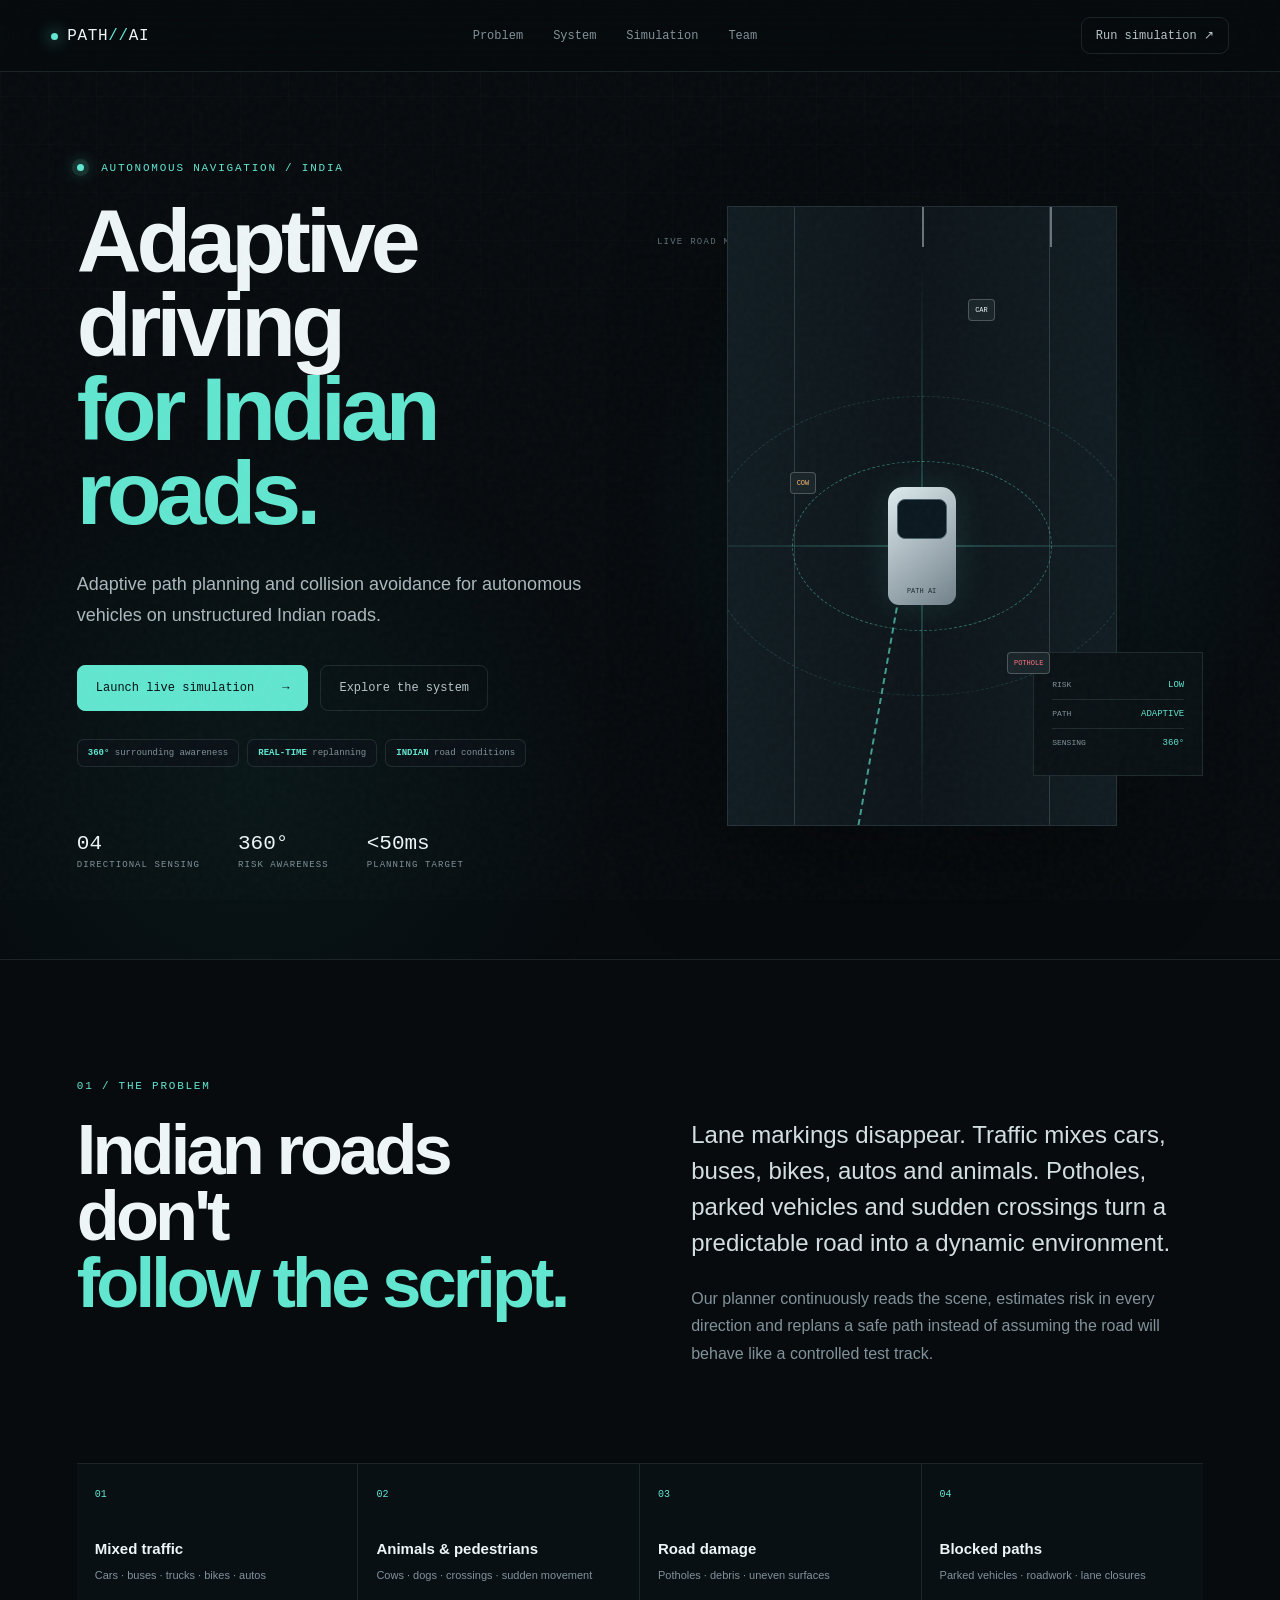
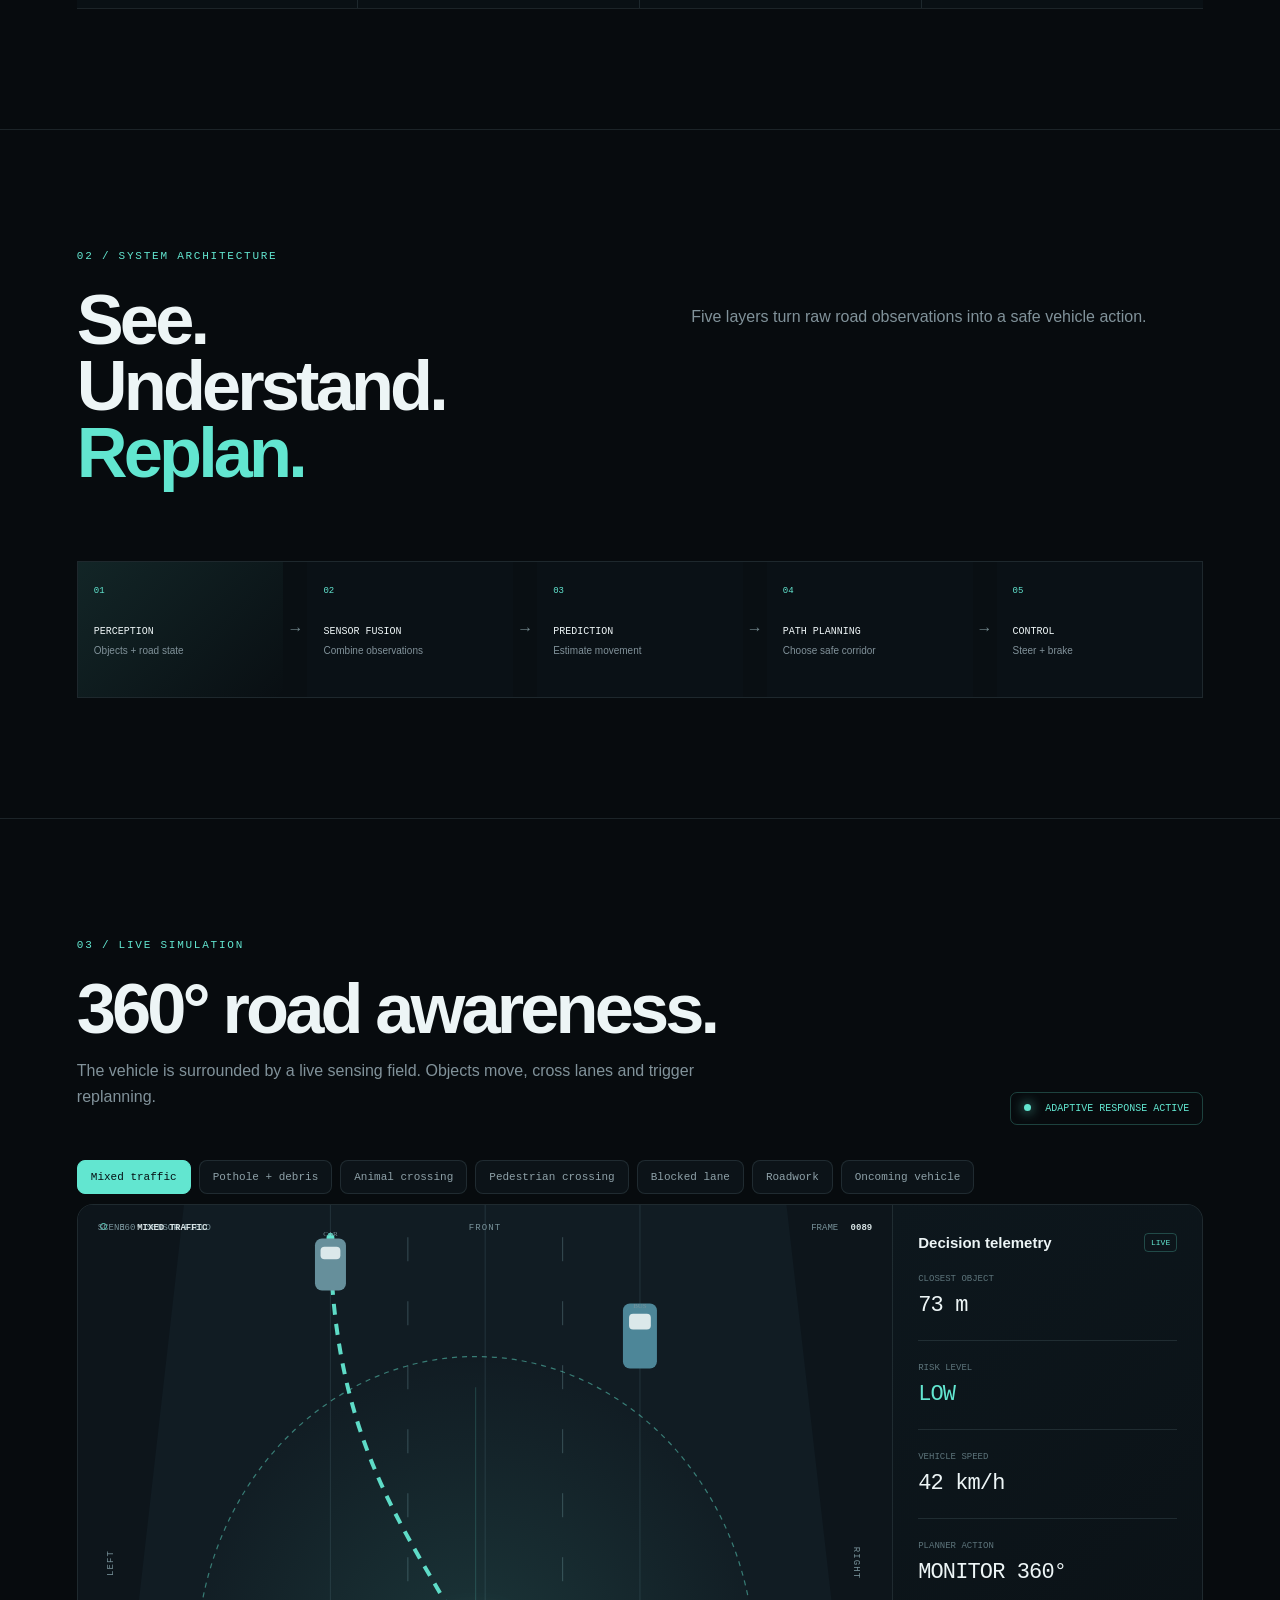
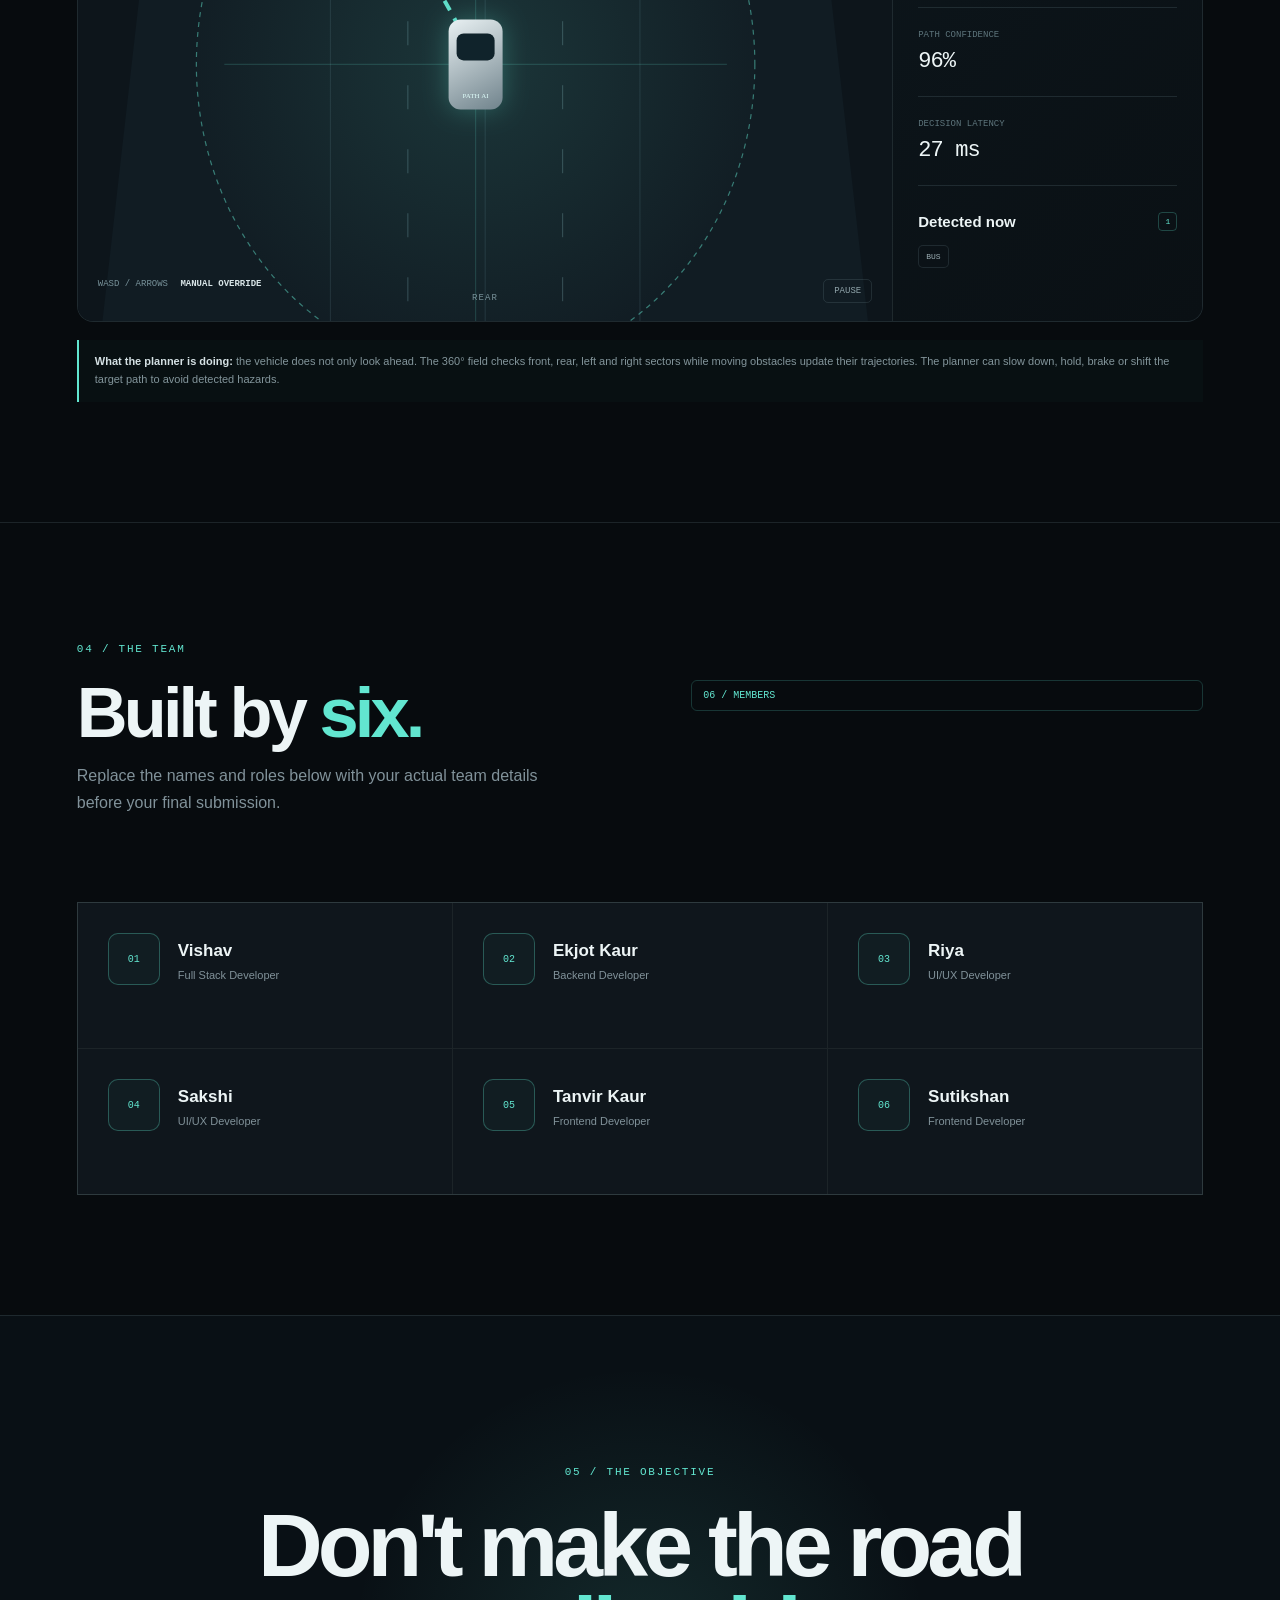
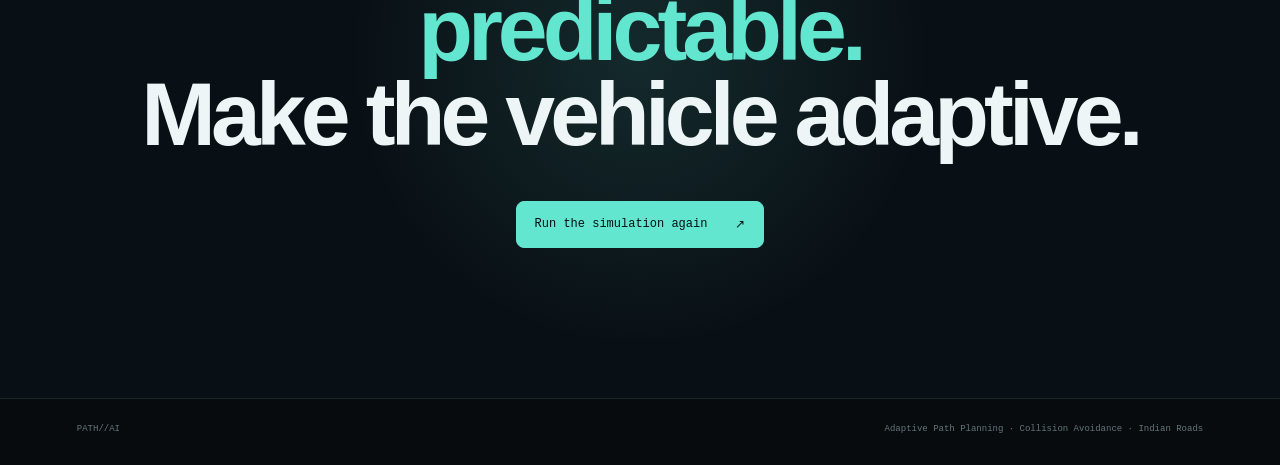
==== commit c84bc5fe: "Replace team member placeholders with actual names Updated team member details in the team section." ====
--- a/index.html
+++ b/index.html
@@ -216,12 +216,12 @@
         <div class="team-count">06 / MEMBERS</div>
       </div>
       <div class="team-grid">
-        <article class="member"><div class="avatar">01</div><div><small>TEAM LEAD / AI</small><h3>Team Member 01</h3><p>Path planning & system design</p></div></article>
-        <article class="member"><div class="avatar">02</div><div><small>COMPUTER VISION</small><h3>Team Member 02</h3><p>Detection & perception</p></div></article>
-        <article class="member"><div class="avatar">03</div><div><small>SIMULATION</small><h3>Team Member 03</h3><p>Scenario & vehicle simulation</p></div></article>
-        <article class="member"><div class="avatar">04</div><div><small>FRONTEND</small><h3>Team Member 04</h3><p>Dashboard & visualization</p></div></article>
-        <article class="member"><div class="avatar">05</div><div><small>RESEARCH</small><h3>Team Member 05</h3><p>Datasets & road analysis</p></div></article>
-        <article class="member"><div class="avatar">06</div><div><small>INTEGRATION</small><h3>Team Member 06</h3><p>Testing & system integration</p></div></article>
+        <article class="member"><div class="avatar">01</div><div><h3>Vishav</h3><p>Full Stack Developer</p></div></article>
+        <article class="member"><div class="avatar">02</div><div><h3>Ekjot Kaur</h3><p>Backend Developer</p></div></article>
+        <article class="member"><div class="avatar">03</div><div><h3>Riya</h3><p>UI/UX Developer</p></div></article>
+        <article class="member"><div class="avatar">04</div><div><h3>Sakshi</h3><p>UI/UX Developer</p></div></article>
+        <article class="member"><div class="avatar">05</div><div><h3>Tanvir Kaur</h3><p>Frontend Developer</p></div></article>
+        <article class="member"><div class="avatar">06</div><div><h3>Sutikshan</h3><p>Frontend Developer</p></div></article>
       </div>
     </section>
 
